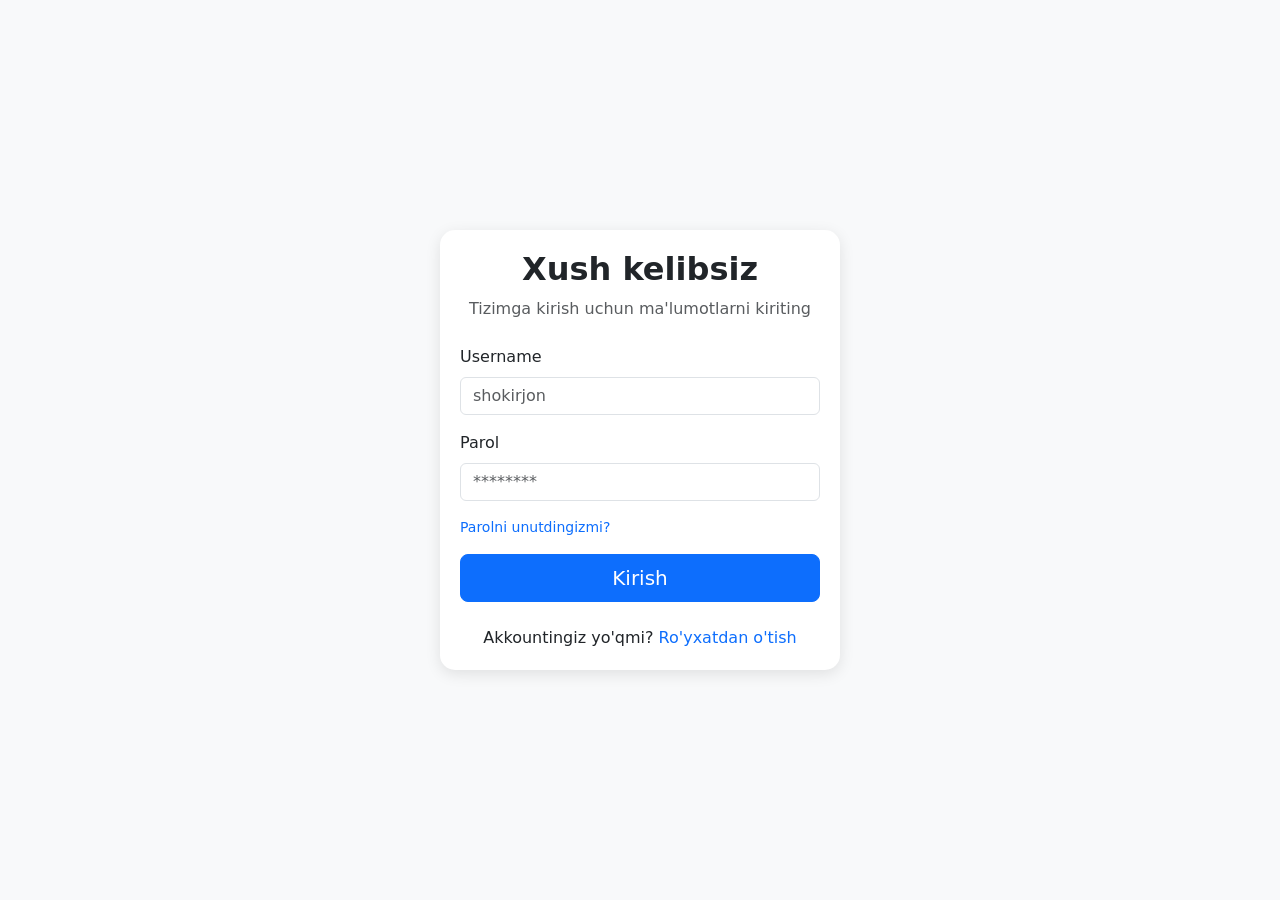
==== src/main/resources/templates/login.html @ b4dfd5ec "security" ====
<!DOCTYPE html>
<html lang="uz" xmlns:th="http://www.thymeleaf.org">
<head>
  <meta charset="UTF-8">
  <meta name="viewport" content="width=device-width, initial-scale=1.0">
  <title>Kirish sahifasi</title>
  <link href="https://cdn.jsdelivr.net/npm/bootstrap@5.3.0/dist/css/bootstrap.min.css" rel="stylesheet">
  <style>
    body {
      background-color: #f8f9fa;
      height: 100vh;
      display: flex;
      align-items: center;
      justify-content: center;
    }
    .login-card {
      width: 100%;
      max-width: 400px;
      padding: 20px;
      border-radius: 15px;
      box-shadow: 0 4px 15px rgba(0, 0, 0, 0.1);
      background: #ffffff;
    }
  </style>
</head>
<body>

<div class="login-card">
  <div class="text-center mb-4">
    <h2 class="fw-bold">Xush kelibsiz</h2>
    <p class="text-muted">Tizimga kirish uchun ma'lumotlarni kiriting</p>
  </div>

  <form th:action="@{/login}" method="post">
    <div class="mb-3">
      <label for="username" class="form-label">Username</label>
      <input type="text" class="form-control" id="username" name="username" placeholder="shokirjon" required>
    </div>

    <div class="mb-3">
      <label for="password" class="form-label">Parol</label>
      <input type="password" class="form-control" id="password" name="password" placeholder="********" required>
    </div>

    <div class="d-flex justify-content-between mb-3">
<!--      <div class="form-check">-->
<!--        <input type="checkbox" class="form-check-input" id="rememberMe">-->
<!--        <label class="form-check-label" for="rememberMe">Eslab qolish</label>-->
<!--      </div>-->
      <a href="#" class="text-decoration-none small">Parolni unutdingizmi?</a>
    </div>

    <div class="d-grid">
      <button type="submit" class="btn btn-primary btn-lg">Kirish</button>
    </div>
  </form>

  <div class="text-center mt-4">
    <p class="mb-0">Akkountingiz yo'qmi? <a href="/register" class="text-decoration-none">Ro'yxatdan o'tish</a></p>
  </div>
</div>

<script src="https://cdn.jsdelivr.net/npm/bootstrap@5.3.0/dist/js/bootstrap.bundle.min.js"></script>
</body>
</html>
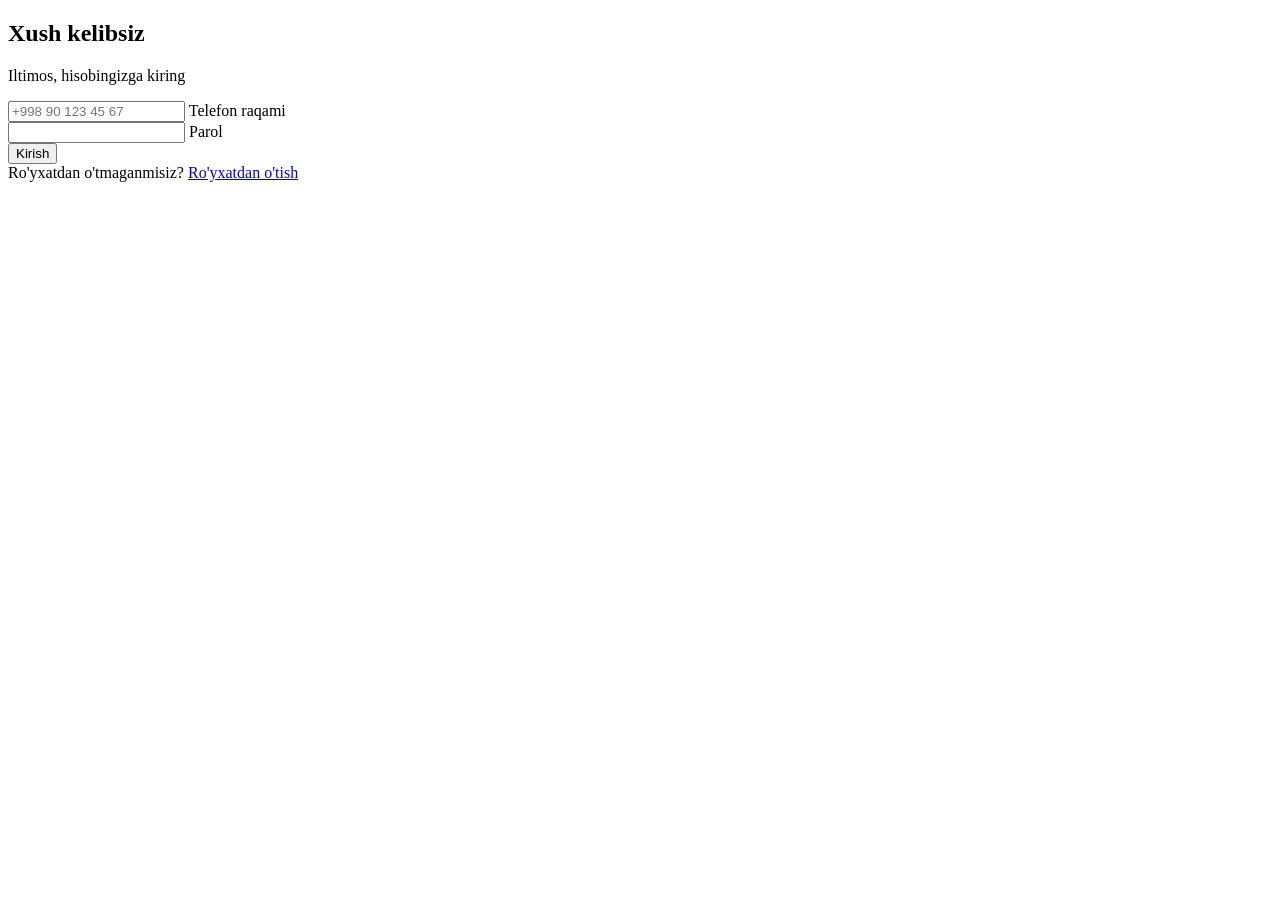
==== commit 82f1f65c: "cash1" ====
--- a/src/main/resources/templates/login.html
+++ b/src/main/resources/templates/login.html
@@ -1,65 +1,34 @@
 <!DOCTYPE html>
 <html lang="uz" xmlns:th="http://www.thymeleaf.org">
 <head>
-  <meta charset="UTF-8">
-  <meta name="viewport" content="width=device-width, initial-scale=1.0">
-  <title>Kirish sahifasi</title>
-  <link href="https://cdn.jsdelivr.net/npm/bootstrap@5.3.0/dist/css/bootstrap.min.css" rel="stylesheet">
-  <style>
-    body {
-      background-color: #f8f9fa;
-      height: 100vh;
-      display: flex;
-      align-items: center;
-      justify-content: center;
-    }
-    .login-card {
-      width: 100%;
-      max-width: 400px;
-      padding: 20px;
-      border-radius: 15px;
-      box-shadow: 0 4px 15px rgba(0, 0, 0, 0.1);
-      background: #ffffff;
-    }
-  </style>
+    <meta charset="UTF-8">
+    <meta name="viewport" content="width=device-width, initial-scale=1.0">
+    <title>Login Sahifasi</title>
+    <link rel="stylesheet" th:href="@{/css/login.css}">
 </head>
 <body>
+<div class="login-container">
+    <form class="login-form" th:action="@{/login}" method="post">
+        <h2>Xush kelibsiz</h2>
+        <p>Iltimos, hisobingizga kiring</p>
 
-<div class="login-card">
-  <div class="text-center mb-4">
-    <h2 class="fw-bold">Xush kelibsiz</h2>
-    <p class="text-muted">Tizimga kirish uchun ma'lumotlarni kiriting</p>
-  </div>
+        <div class="input-group">
+            <input type="tel" id="phone" name="phone" placeholder="+998 90 123 45 67" required>
+            <label for="phone">Telefon raqami</label>
+        </div>
 
-  <form th:action="@{/login}" method="post">
-    <div class="mb-3">
-      <label for="username" class="form-label">Username</label>
-      <input type="text" class="form-control" id="username" name="username" placeholder="shokirjon" required>
-    </div>
+        <div class="input-group">
+            <input type="password" id="password" name="password" required>
+            <label for="password">Parol</label>
+        </div>
 
-    <div class="mb-3">
-      <label for="password" class="form-label">Parol</label>
-      <input type="password" class="form-control" id="password" name="password" placeholder="********" required>
-    </div>
 
-    <div class="d-flex justify-content-between mb-3">
-<!--      <div class="form-check">-->
-<!--        <input type="checkbox" class="form-check-input" id="rememberMe">-->
-<!--        <label class="form-check-label" for="rememberMe">Eslab qolish</label>-->
-<!--      </div>-->
-      <a href="#" class="text-decoration-none small">Parolni unutdingizmi?</a>
-    </div>
+        <button type="submit" class="login-btn">Kirish</button>
 
-    <div class="d-grid">
-      <button type="submit" class="btn btn-primary btn-lg">Kirish</button>
-    </div>
-  </form>
-
-  <div class="text-center mt-4">
-    <p class="mb-0">Akkountingiz yo'qmi? <a href="/register" class="text-decoration-none">Ro'yxatdan o'tish</a></p>
-  </div>
+        <div class="register-link">
+            Ro'yxatdan o'tmaganmisiz? <a href="#">Ro'yxatdan o'tish</a>
+        </div>
+    </form>
 </div>
-
-<script src="https://cdn.jsdelivr.net/npm/bootstrap@5.3.0/dist/js/bootstrap.bundle.min.js"></script>
 </body>
 </html>
